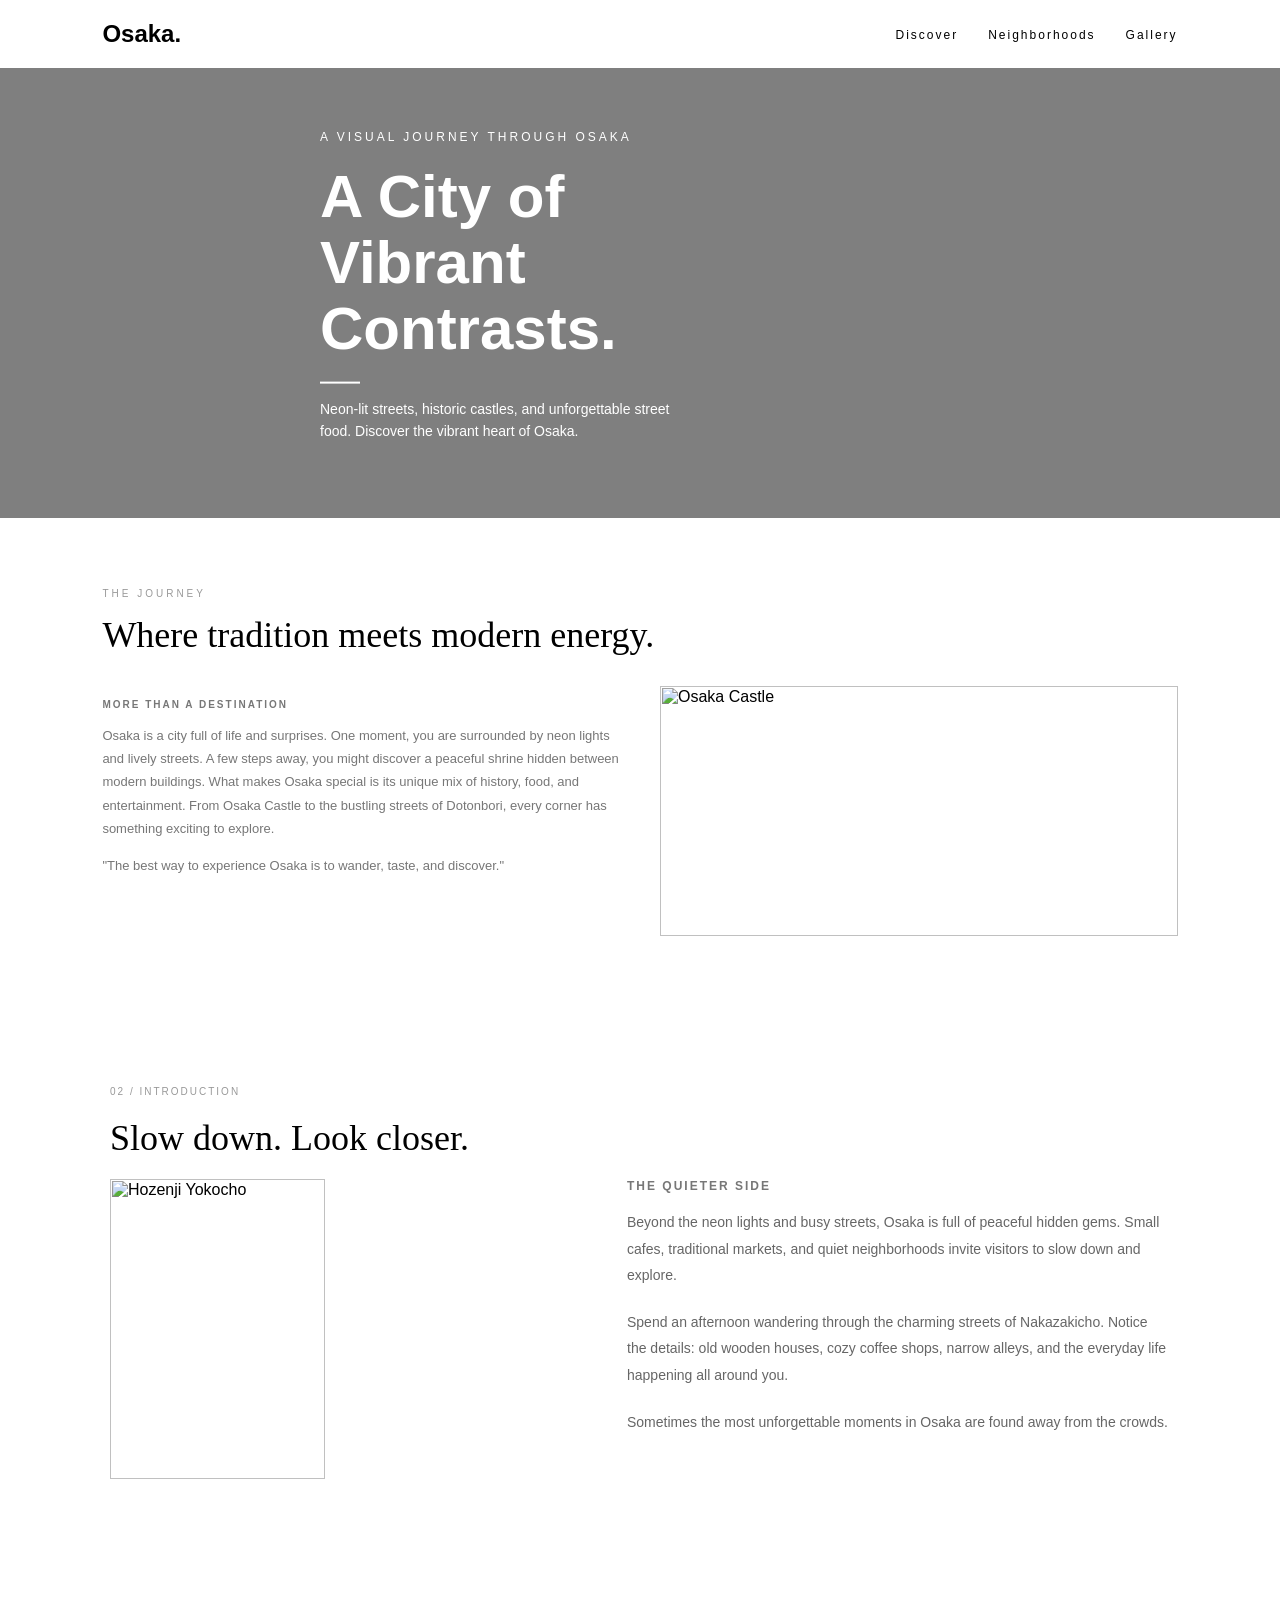
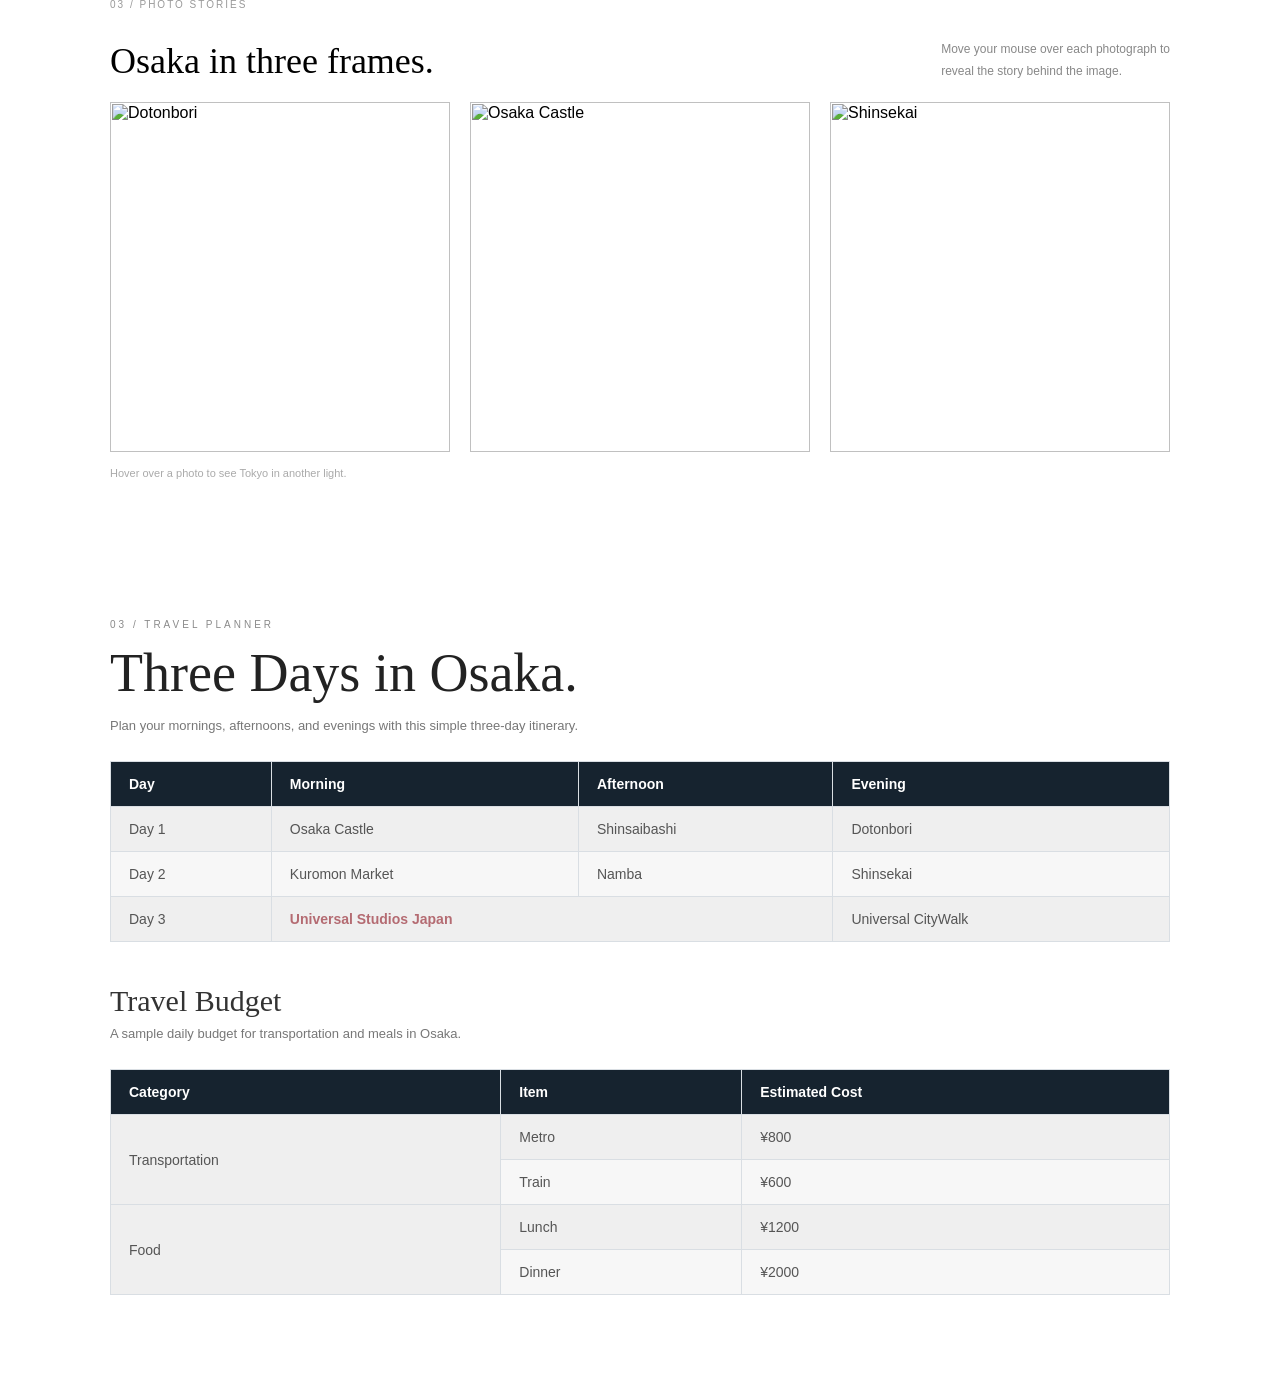
==== 1021_lab_Osaka.html @ dd84297c "Add files via upload" ====
<html lang="en">
<head>
    <meta charset="UTF-8">
    <meta name="viewport" content="width=device-width, initial-scale=1.0">
    <title>Osaka</title>
    <style>
        * {
            box-sizing: border-box;
        }
        html {
            scroll-behavior: smooth;
        }
        body {
            margin: 0;
            font-family: Arial, sans-serif;
        }

        /* 上方導覽列 */
        .topbar {
            background-color: white;
        }
        .topbar .page {
            display: flex;
            align-items: center;
            justify-content: space-between;
            padding: 20px 8%;
        }
        .brand {
            font-size: 24px;
            font-weight: bold;
            text-decoration: none;
            color: black;
        }

        /* 右上角選單 */
        .nav {
            display: flex;
            gap: 30px;
            list-style: none;
            margin: 0;
            padding: 0;
        }
        .nav a {
            text-decoration: none;
            color: black;
            font-size: 12px;
            letter-spacing: 2px;
        }
        .nav a:hover {
            color: #4D8DBA;
        }

        /* 主視覺區域 */
        .hero {
            position: relative;
            height: 450px;
            background-image: url("https://byfood.b-cdn.net/api/public/assets/9503/content");
            background-size: cover;
            background-position: center;
        }

        /* 深色遮罩 */
        .overlay {
            position: absolute;
            top: 0;
            left: 0;
            width: 100%;
            height: 100%;
            background-color: rgba(0, 0, 0, 0.5);
        }

        /* 圖片上的文字 */
        .hero-text {
            position: absolute;
            top: 50%;
            left: 25%;
            transform: translateY(-50%);
            color: white;
        }
        .subtitle {
            font-size: 12px;
            letter-spacing: 3px;
        }
        .hero-text h1 {
            font-size: 60px;
            line-height: 1.1;
            margin: 20px 0;
            max-width: 450px;
        }
        .line {
            width: 40px;
            height: 2px;
            background-color: white;
        }
        .hero-text p {
            max-width: 350px;
            font-size: 14px;
            line-height: 1.6;
        }

        /* ===== 下半部介紹區域 ===== */
        .intro {
            padding: 70px 8%;
            background-color: white;
        }

        /* THE JOURNEY */
        .intro-label {
            font-size: 10px;
            color: #999;
            letter-spacing: 3px;
        }

        /* 下半部大標題 */
        .intro h2 {
            font-family: Georgia, serif;
            font-size: 36px;
            font-weight: normal;
            margin-top: 15px;
            margin-bottom: 30px;
        }

        /* 左邊文字 + 右邊圖片 */
        .intro-content {
            display: flex;
            justify-content: space-between;
            align-items: flex-start;
            gap: 40px;
        }

        /* 左邊文字 */
        .intro-text {
            flex: 1;
        }
        .intro-text h4 {
            font-size: 10px;
            letter-spacing: 2px;
            color: #777;
        }
        .intro-text p {
            font-size: 13px;
            line-height: 1.8;
            color: #777;
        }

        /* 右邊圖片 */
        .intro-image {
            flex: 1;
        }
        .intro-image img {
            width: 100%;
            height: 250px;
            object-fit: cover;
            display: block;
        }

        /* ===== 新增：Slow down 區域 ===== */
        .story-section {
            max-width: 1100px;
            margin: 80px auto 120px;
            padding: 0 20px;
        }
        .section-number {
            font-size: 10px;
            letter-spacing: 2px;
            color: #999;
        }
        .story-section h2,
        .gallery-section h2 {
            font-family: Georgia, serif;
            font-size: 36px;
            font-weight: normal;
            margin: 20px 0;
        }

        /* 左邊圖片 + 右邊文字 */
        .story-content {
            display: flex;
            gap: 40px;
            align-items: flex-start;
        }
        .story-content img {
            width: 45%;
            height: 300px;
            object-fit: cover;
        }
        .story-text {
            flex: 1;
        }
        .story-text h4 {
            font-size: 12px;
            letter-spacing: 2px;
            color: #777;
            margin-top: 0;
        }
        .story-text p {
            font-size: 14px;
            line-height: 1.9;
            color: #666;
            margin-bottom: 20px;
        }

        /* ===== 新增：三張照片區域 ===== */
        .gallery-section {
            max-width: 1100px;
            margin: 0 auto 100px;
            padding: 0 20px;
        }
        .gallery-header {
            display: flex;
            justify-content: space-between;
            align-items: center;
        }
        .gallery-header p {
            font-size: 12px;
            color: #888;
            line-height: 1.8;
        }

        /* 三張圖片排列 */
        .gallery {
            display: grid;
            grid-template-columns: repeat(3, 1fr);
            gap: 20px;
        }
        .photo {
            position: relative;
            height: 350px;
            overflow: hidden;
        }
        .photo img {
            width: 100%;
            height: 100%;
            object-fit: cover;
            display: block;
        }

        /* 圖片覆蓋效果 */
        .photo-overlay {
            position: absolute;
            top: 0;
            left: 0;
            width: 100%;
            height: 100%;
            background-color: rgba(88, 103, 222, 0.85);
            display: flex;
            justify-content: center;
            align-items: center;
            opacity: 0;
            transition: 0.5s;
        }

        /* 滑鼠移到圖片上 */
        .photo:hover .photo-overlay {
            opacity: 1;
        }
        .photo-overlay p {
            color: white;
            font-size: 20px;
        }
        .gallery-footer {
            font-size: 11px;
            color: #aaa;
            margin-top: 15px;
        }


        /* Part 1 & Part 2 tables, scoped to prevent affecting Tokyo page */
        .assignment-part {
            max-width: 1100px;
            margin: 0 auto 70px;
            padding: 20px;
        }
        .assignment-part h2 {
            font-family: Georgia, serif;
            font-size: 32px;
            font-weight: normal;
            margin: 0 0 24px;
        }
        .assignment-part table {
            width: 100%;
            border-collapse: collapse;
            text-align: center;
        }
        .assignment-part th, .assignment-part td {
            border: 1px solid black;
            padding: 8px;
            font-weight: bold;
        }
        .assignment-part th {
            background-color: black;
            color: white;
        }
        .assignment-part tr:nth-child(odd) td { background-color: #dddddd; }
        .assignment-part tr:nth-child(even) td { background-color: white; }
        .assignment-part td.business { background-color: lightgreen !important; }
        .assignment-part td.physics { background-color: orange !important; }
        .assignment-part td.applied { background-color: lightblue !important; }

        /* Part 1 - travel planner style */
        .planner-section {
            max-width: 1100px;
            margin: 0 auto 70px;
            padding: 40px 20px 20px;
            background-color: #ffffff;
        }
        .planner-kicker {
            font-size: 10px;
            letter-spacing: 3px;
            color: #8a8a8a;
            text-transform: uppercase;
            margin-bottom: 12px;
        }
        .planner-section h2 {
            font-family: Georgia, serif;
            font-size: 54px;
            font-weight: normal;
            color: #222;
            margin: 0 0 14px;
        }
        .planner-subtitle,
        .planner-note {
            font-size: 13px;
            color: #777;
            margin: 0 0 28px;
        }
        .planner-budget-title {
            font-family: Georgia, serif;
            font-size: 30px;
            font-weight: normal;
            color: #333;
            margin: 42px 0 8px;
        }
        .planner-table {
            width: 100%;
            border-collapse: collapse;
            text-align: left;
            margin-top: 10px;
        }
        .planner-table th,
        .planner-table td {
            border: 1px solid #d9dee3;
            padding: 14px 18px;
            font-size: 14px;
        }
        .planner-table th {
            background-color: #16232f;
            color: white;
            font-weight: 600;
        }
        .planner-table td {
            color: #555;
            background-color: #f7f7f7;
        }
        .planner-table tr:nth-child(even) td {
            background-color: #efefef;
        }
        .planner-table .emphasis {
            color: #b46b72;
            font-weight: 600;
        }

    </style>

</head>

<body id="top">

    <!-- 上方導覽列 -->
    <header class="topbar">
        <div class="page">
            <a class="brand" href="#top">Osaka.</a>
            <ul class="nav">
                <li><a href="#discover">Discover</a></li>
                <li><a href="#neighborhoods">Neighborhoods</a></li>
                <li><a href="#gallery">Gallery</a></li>
            </ul>
        </div>
    </header>

    <!-- 主視覺區域 -->
    <section class="hero">
        <div class="overlay"></div>
        <div class="hero-text">
            <div class="subtitle">
                A VISUAL JOURNEY THROUGH OSAKA
            </div>
            <h1>A City of<br>Vibrant Contrasts.</h1>
            <div class="line"></div>
            <p>
                Neon-lit streets, historic castles,
                and unforgettable street food.
                Discover the vibrant heart of Osaka.
            </p>
        </div>
    </section>

    <!-- 第一個介紹區域 -->
    <section class="intro" id="discover">
        <div class="intro-label">
            THE JOURNEY
        </div>
        <h2>Where tradition meets modern energy.</h2>
        <div class="intro-content">
            <div class="intro-text">
                <h4>MORE THAN A DESTINATION</h4>
                <p>
                    Osaka is a city full of life and surprises. 
                    One moment, you are surrounded by neon lights
                    and lively streets. 
                    A few steps away, you might discover a peaceful shrine
                    hidden between modern buildings.
                    What makes Osaka special is its unique mix of history, 
                    food, and entertainment. From Osaka Castle to the bustling
                    streets of Dotonbori, every corner has something
                    exciting to explore.
                </p>
                <p>
                    "The best way to experience Osaka is to wander,
                    taste, and discover."
                </p>
            </div>
            <div class="intro-image">
                <img src="https://images.openai.com/static-rsc-4/hCvAbJ-Cn_4yZI8dDmTFzb85tv1ZD8Wg8hjXMiMNbJhMIz9Danh0fPmzWnwHX-euVVBw4G6bjb9T6BZn2DCzMrbGkzk8X4QFFn_g3YOOHpV28ljTr6Y2Ky_OMv3yKB8M9wseqUI1-20xYB7izTFh68t_nxH3jyeMgMBy7caDLZnTUo5hLGgflHudYWC-OYV9?purpose=fullsize"
                     alt="Osaka Castle">
            </div>
        </div>
    </section>

    <!-- ===== 新增：第二個介紹區域 ===== -->
    <section class="story-section" id="neighborhoods">
        <p class="section-number">02 / INTRODUCTION</p>
        <h2>Slow down. Look closer.</h2>
        <div class="story-content">

            <!-- 左邊圖片 -->
            <img src="https://images.openai.com/static-rsc-4/BVy69OgfXg-Tg0po0UdGT9m0HiJvh78dbCpa44RGzg9dy0D5QB1dlgbfm6kLGX3PjvpdtOW1j0BbeHJ7ndC5_KuWOyB5e-9cMxjjUy2iw2vsF4zii782mSByFKNI4Y_3AT8Cw1qynLSc2ANhYk41Z7Oe-YP3VPLWbNbuPB3d8k0EZaJmicDGXPtUe6tEFWTr?purpose=fullsize"
                 alt="Hozenji Yokocho">

            <!-- 右邊文字 -->
            <div class="story-text">
                <h4>THE QUIETER SIDE</h4>
                <p>
                    Beyond the neon lights and busy streets, 
                    Osaka is full of peaceful hidden gems. Small cafes, 
                    traditional markets, and quiet neighborhoods
                    invite visitors to slow down and explore.
                </p>
                <p>
                    Spend an afternoon wandering through the charming streets
                    of Nakazakicho. Notice the details: old wooden houses,
                    cozy coffee shops, narrow alleys, and the everyday life
                     happening all around you.
                </p>
                <p>
                    Sometimes the most unforgettable moments in Osaka
                    are found away from the crowds.
                </p>
            </div>
        </div>
    </section>

    <!-- ===== 新增：三張照片區域 ===== -->
    <section class="gallery-section" id="gallery">
        <p class="section-number">03 / PHOTO STORIES</p>
        <div class="gallery-header">
            <h2>Osaka  in three frames.</h2>
            <p>
                Move your mouse over each photograph to<br>
                reveal the story behind the image.
            </p>
        </div>

        <!-- 三張圖片 -->
        <div class="gallery">

            <!-- 第一張 -->
            <div class="photo">
                <img src="https://images.openai.com/static-rsc-4/ML-hdhpCCqcv2H1J56oRKhmgUbp-TOmGFLLWh5E2svjMvcnXn5xidtJvOcgncSCiwMJAXRGPh0ENkwRoja2g3noC1pABWunD9mn11w-3xQevpCoxrTCJgdcL5egGnONIKanPQKrAX_wIyOWVWHlHULmkKp5LfBYlM8pW1zh8unJX3wlkqCRPmHUVkctkGYsq?purpose=fullsize"
                     alt="Dotonbori">
                <div class="photo-overlay">
                    <p>DOTONBORI</p>
                </div>
            </div>

            <!-- 第二張 -->
            <div class="photo">
                <img src="https://images.openai.com/static-rsc-4/bZDgVTaTb7KHVwgiK_2aPlXrjzq5QcS1ehx-v5GMNCzs9YjLtYaSxmS0eWpq-gNVT99OXKdmMGKq6u2m0YuupkaIcrQD2MLHIv57ejPm3QH407vNPEEnB9_oXB5rTV6nHeMO8mMfodvvuwhMNjlfYlQ6e13UAURE-wf6RTESF-s?purpose=inline"
                     alt="Osaka Castle">
                <div class="photo-overlay">
                    <p>Osaka Castle</p>
                </div>
            </div>

            <!-- 第三張 -->
            <div class="photo">
                <img src="https://images.openai.com/static-rsc-4/csJCPsqI90h0hLzUx4nzCD7wK2Lddi7Z27xhc7gwH1OgpK7rijogUvs85NBhg8ZVlJXSpWxPkqdsjSfiSCu2vyVX-BARIW8RQymLYA_lBOJ2lwy6Ok_5QMOQy1rbg9EpEQwFGm8RGJ2CFRvWtnxHai2EEzT1YKnWrxge9GP-IWg?purpose=inline"
                     alt="Shinsekai">
                <div class="photo-overlay">
                    <p>Shinsekai</p>
                </div>
            </div>
        </div>
        <p class="gallery-footer">
            Hover over a photo to see Tokyo in another light.
        </p>
    </section>

    <!-- ===== Part 1: updated to match the provided layout ===== -->
    <section class="planner-section" id="part1">
        <div class="planner-kicker">03 / TRAVEL PLANNER</div>
        <h2>Three Days in Osaka.</h2>
        <p class="planner-subtitle">Plan your mornings, afternoons, and evenings with this simple three-day itinerary.</p>

        <table class="planner-table">
            <tr>
                <th>Day</th>
                <th>Morning</th>
                <th>Afternoon</th>
                <th>Evening</th>
            </tr>
            <tr>
                <td>Day 1</td>
                <td>Osaka Castle</td>
                <td>Shinsaibashi</td>
                <td>Dotonbori</td>
            </tr>
            <tr>
                <td>Day 2</td>
                <td>Kuromon Market</td>
                <td>Namba</td>
                <td>Shinsekai</td>
            </tr>
            <tr>
                <td>Day 3</td>
                <td class="emphasis" colspan="2">Universal Studios Japan</td>
                <td>Universal CityWalk</td>
            </tr>
        </table>

        <h3 class="planner-budget-title">Travel Budget</h3>
        <p class="planner-note">A sample daily budget for transportation and meals in Osaka.</p>

        <table class="planner-table">
            <tr>
                <th>Category</th>
                <th>Item</th>
                <th>Estimated Cost</th>
            </tr>
            <tr>
                <td rowspan="2">Transportation</td>
                <td>Metro</td>
                <td>¥800</td>
            </tr>
            <tr>
                <td>Train</td>
                <td>¥600</td>
            </tr>
            <tr>
                <td rowspan="2">Food</td>
                <td>Lunch</td>
                <td>¥1200</td>
            </tr>
            <tr>
                <td>Dinner</td>
                <td>¥2000</td>
            </tr>
        </table>
    </section>


</body>
</html>
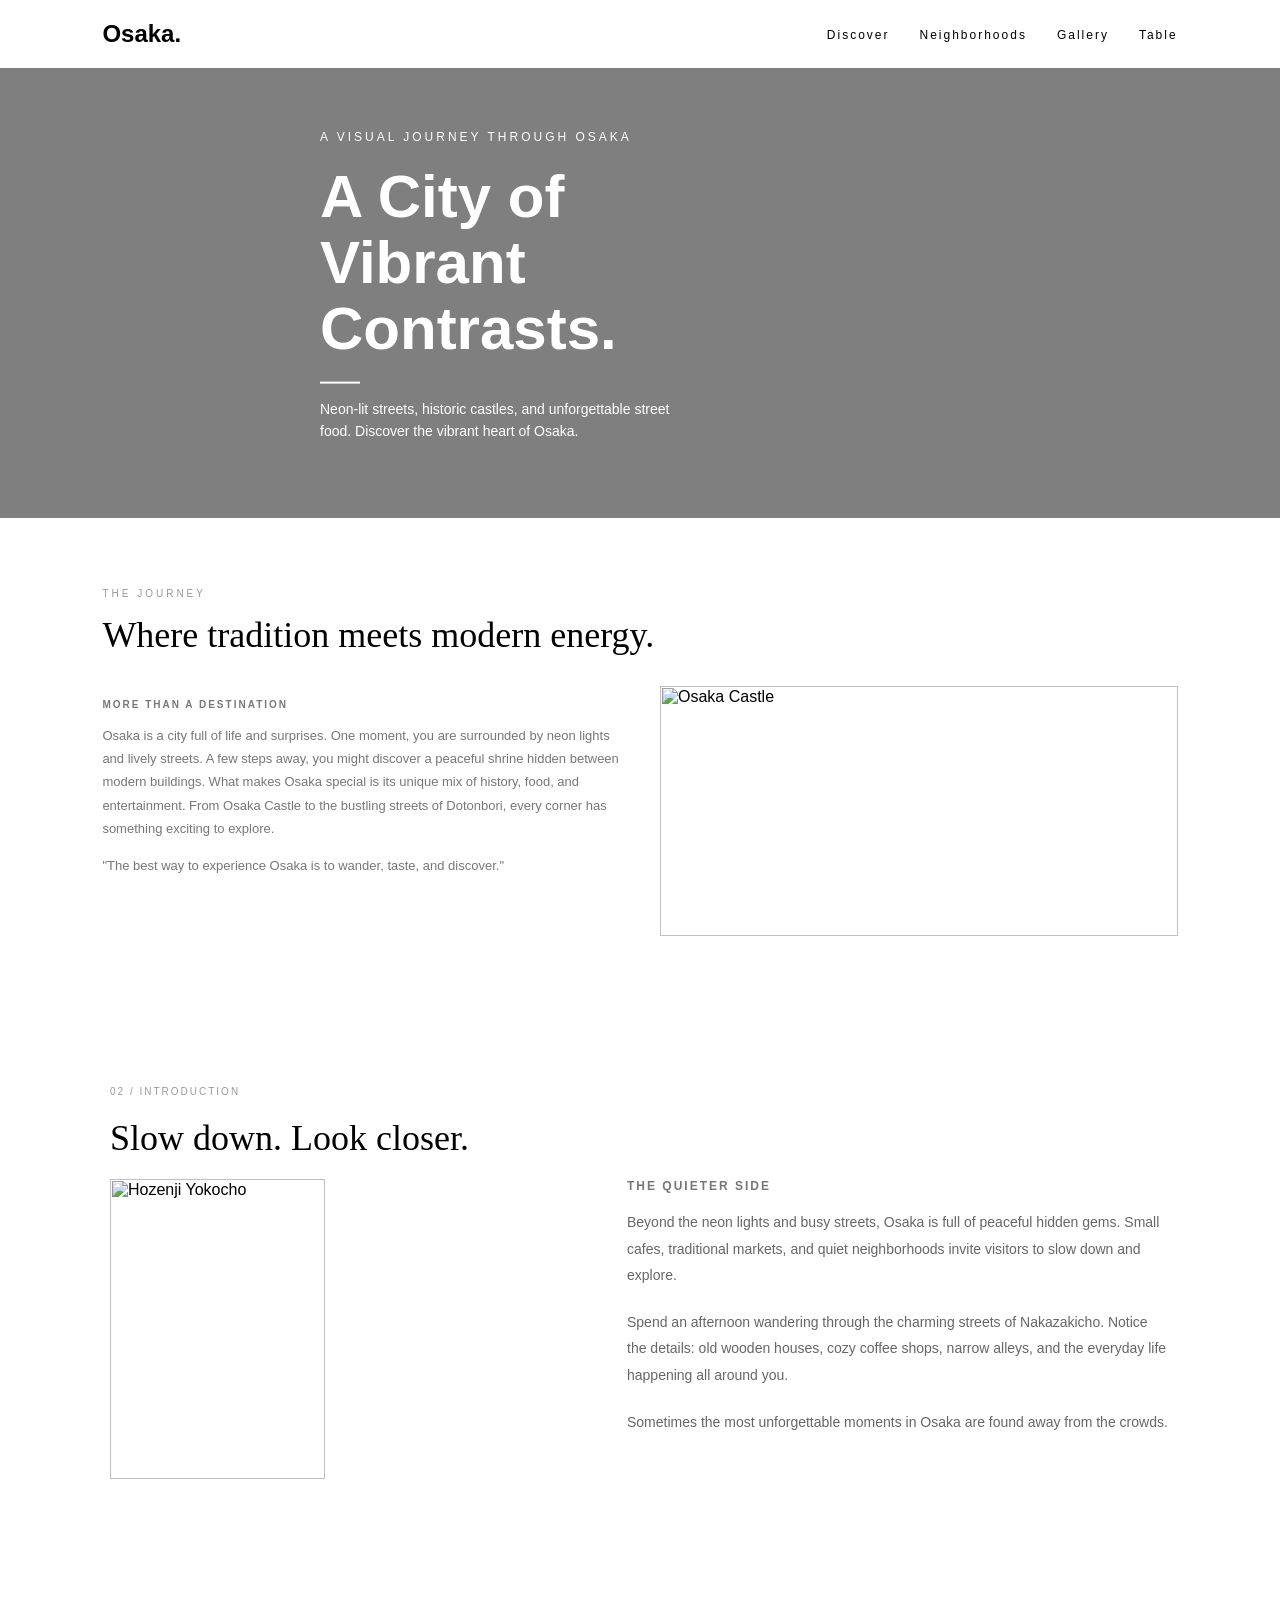
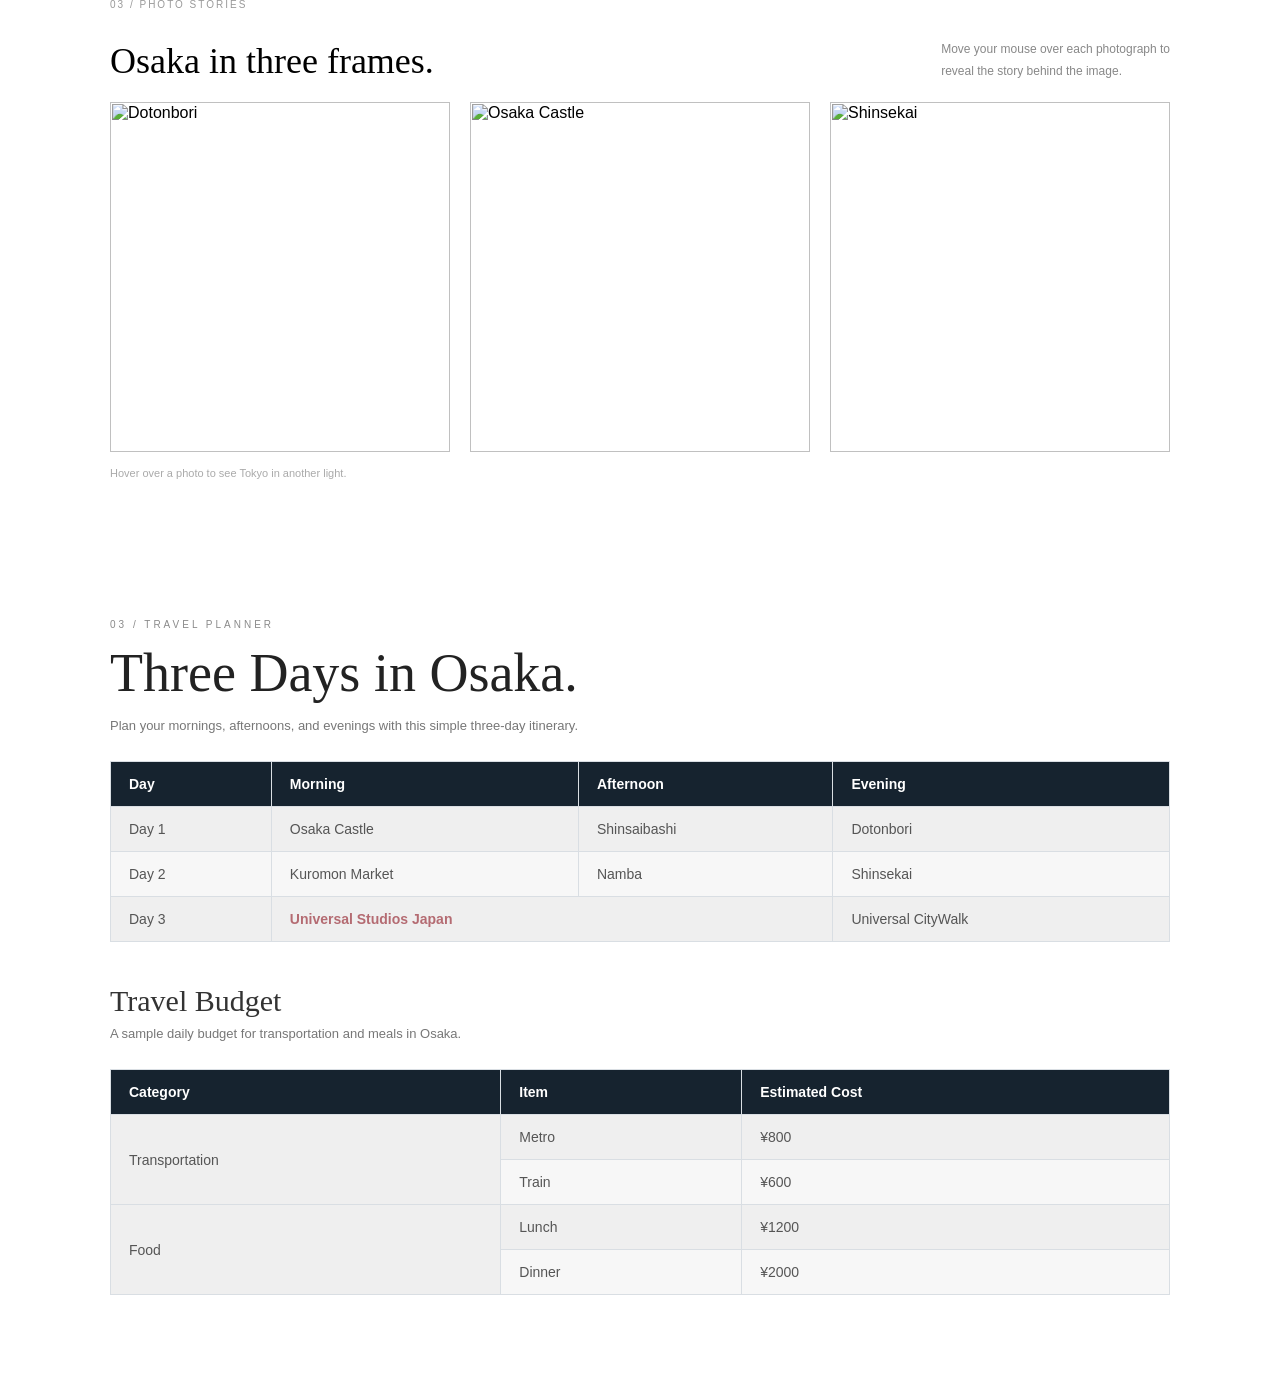
==== commit 4f531384: "Add files via upload" ====
--- a/1021_lab_Osaka.html
+++ b/1021_lab_Osaka.html
@@ -3,364 +3,8 @@
     <meta charset="UTF-8">
     <meta name="viewport" content="width=device-width, initial-scale=1.0">
     <title>Osaka</title>
-    <style>
-        * {
-            box-sizing: border-box;
-        }
-        html {
-            scroll-behavior: smooth;
-        }
-        body {
-            margin: 0;
-            font-family: Arial, sans-serif;
-        }
-
-        /* 上方導覽列 */
-        .topbar {
-            background-color: white;
-        }
-        .topbar .page {
-            display: flex;
-            align-items: center;
-            justify-content: space-between;
-            padding: 20px 8%;
-        }
-        .brand {
-            font-size: 24px;
-            font-weight: bold;
-            text-decoration: none;
-            color: black;
-        }
-
-        /* 右上角選單 */
-        .nav {
-            display: flex;
-            gap: 30px;
-            list-style: none;
-            margin: 0;
-            padding: 0;
-        }
-        .nav a {
-            text-decoration: none;
-            color: black;
-            font-size: 12px;
-            letter-spacing: 2px;
-        }
-        .nav a:hover {
-            color: #4D8DBA;
-        }
-
-        /* 主視覺區域 */
-        .hero {
-            position: relative;
-            height: 450px;
-            background-image: url("https://byfood.b-cdn.net/api/public/assets/9503/content");
-            background-size: cover;
-            background-position: center;
-        }
-
-        /* 深色遮罩 */
-        .overlay {
-            position: absolute;
-            top: 0;
-            left: 0;
-            width: 100%;
-            height: 100%;
-            background-color: rgba(0, 0, 0, 0.5);
-        }
-
-        /* 圖片上的文字 */
-        .hero-text {
-            position: absolute;
-            top: 50%;
-            left: 25%;
-            transform: translateY(-50%);
-            color: white;
-        }
-        .subtitle {
-            font-size: 12px;
-            letter-spacing: 3px;
-        }
-        .hero-text h1 {
-            font-size: 60px;
-            line-height: 1.1;
-            margin: 20px 0;
-            max-width: 450px;
-        }
-        .line {
-            width: 40px;
-            height: 2px;
-            background-color: white;
-        }
-        .hero-text p {
-            max-width: 350px;
-            font-size: 14px;
-            line-height: 1.6;
-        }
-
-        /* ===== 下半部介紹區域 ===== */
-        .intro {
-            padding: 70px 8%;
-            background-color: white;
-        }
-
-        /* THE JOURNEY */
-        .intro-label {
-            font-size: 10px;
-            color: #999;
-            letter-spacing: 3px;
-        }
-
-        /* 下半部大標題 */
-        .intro h2 {
-            font-family: Georgia, serif;
-            font-size: 36px;
-            font-weight: normal;
-            margin-top: 15px;
-            margin-bottom: 30px;
-        }
-
-        /* 左邊文字 + 右邊圖片 */
-        .intro-content {
-            display: flex;
-            justify-content: space-between;
-            align-items: flex-start;
-            gap: 40px;
-        }
-
-        /* 左邊文字 */
-        .intro-text {
-            flex: 1;
-        }
-        .intro-text h4 {
-            font-size: 10px;
-            letter-spacing: 2px;
-            color: #777;
-        }
-        .intro-text p {
-            font-size: 13px;
-            line-height: 1.8;
-            color: #777;
-        }
-
-        /* 右邊圖片 */
-        .intro-image {
-            flex: 1;
-        }
-        .intro-image img {
-            width: 100%;
-            height: 250px;
-            object-fit: cover;
-            display: block;
-        }
-
-        /* ===== 新增：Slow down 區域 ===== */
-        .story-section {
-            max-width: 1100px;
-            margin: 80px auto 120px;
-            padding: 0 20px;
-        }
-        .section-number {
-            font-size: 10px;
-            letter-spacing: 2px;
-            color: #999;
-        }
-        .story-section h2,
-        .gallery-section h2 {
-            font-family: Georgia, serif;
-            font-size: 36px;
-            font-weight: normal;
-            margin: 20px 0;
-        }
-
-        /* 左邊圖片 + 右邊文字 */
-        .story-content {
-            display: flex;
-            gap: 40px;
-            align-items: flex-start;
-        }
-        .story-content img {
-            width: 45%;
-            height: 300px;
-            object-fit: cover;
-        }
-        .story-text {
-            flex: 1;
-        }
-        .story-text h4 {
-            font-size: 12px;
-            letter-spacing: 2px;
-            color: #777;
-            margin-top: 0;
-        }
-        .story-text p {
-            font-size: 14px;
-            line-height: 1.9;
-            color: #666;
-            margin-bottom: 20px;
-        }
-
-        /* ===== 新增：三張照片區域 ===== */
-        .gallery-section {
-            max-width: 1100px;
-            margin: 0 auto 100px;
-            padding: 0 20px;
-        }
-        .gallery-header {
-            display: flex;
-            justify-content: space-between;
-            align-items: center;
-        }
-        .gallery-header p {
-            font-size: 12px;
-            color: #888;
-            line-height: 1.8;
-        }
-
-        /* 三張圖片排列 */
-        .gallery {
-            display: grid;
-            grid-template-columns: repeat(3, 1fr);
-            gap: 20px;
-        }
-        .photo {
-            position: relative;
-            height: 350px;
-            overflow: hidden;
-        }
-        .photo img {
-            width: 100%;
-            height: 100%;
-            object-fit: cover;
-            display: block;
-        }
-
-        /* 圖片覆蓋效果 */
-        .photo-overlay {
-            position: absolute;
-            top: 0;
-            left: 0;
-            width: 100%;
-            height: 100%;
-            background-color: rgba(88, 103, 222, 0.85);
-            display: flex;
-            justify-content: center;
-            align-items: center;
-            opacity: 0;
-            transition: 0.5s;
-        }
-
-        /* 滑鼠移到圖片上 */
-        .photo:hover .photo-overlay {
-            opacity: 1;
-        }
-        .photo-overlay p {
-            color: white;
-            font-size: 20px;
-        }
-        .gallery-footer {
-            font-size: 11px;
-            color: #aaa;
-            margin-top: 15px;
-        }
-
-
-        /* Part 1 & Part 2 tables, scoped to prevent affecting Tokyo page */
-        .assignment-part {
-            max-width: 1100px;
-            margin: 0 auto 70px;
-            padding: 20px;
-        }
-        .assignment-part h2 {
-            font-family: Georgia, serif;
-            font-size: 32px;
-            font-weight: normal;
-            margin: 0 0 24px;
-        }
-        .assignment-part table {
-            width: 100%;
-            border-collapse: collapse;
-            text-align: center;
-        }
-        .assignment-part th, .assignment-part td {
-            border: 1px solid black;
-            padding: 8px;
-            font-weight: bold;
-        }
-        .assignment-part th {
-            background-color: black;
-            color: white;
-        }
-        .assignment-part tr:nth-child(odd) td { background-color: #dddddd; }
-        .assignment-part tr:nth-child(even) td { background-color: white; }
-        .assignment-part td.business { background-color: lightgreen !important; }
-        .assignment-part td.physics { background-color: orange !important; }
-        .assignment-part td.applied { background-color: lightblue !important; }
-
-        /* Part 1 - travel planner style */
-        .planner-section {
-            max-width: 1100px;
-            margin: 0 auto 70px;
-            padding: 40px 20px 20px;
-            background-color: #ffffff;
-        }
-        .planner-kicker {
-            font-size: 10px;
-            letter-spacing: 3px;
-            color: #8a8a8a;
-            text-transform: uppercase;
-            margin-bottom: 12px;
-        }
-        .planner-section h2 {
-            font-family: Georgia, serif;
-            font-size: 54px;
-            font-weight: normal;
-            color: #222;
-            margin: 0 0 14px;
-        }
-        .planner-subtitle,
-        .planner-note {
-            font-size: 13px;
-            color: #777;
-            margin: 0 0 28px;
-        }
-        .planner-budget-title {
-            font-family: Georgia, serif;
-            font-size: 30px;
-            font-weight: normal;
-            color: #333;
-            margin: 42px 0 8px;
-        }
-        .planner-table {
-            width: 100%;
-            border-collapse: collapse;
-            text-align: left;
-            margin-top: 10px;
-        }
-        .planner-table th,
-        .planner-table td {
-            border: 1px solid #d9dee3;
-            padding: 14px 18px;
-            font-size: 14px;
-        }
-        .planner-table th {
-            background-color: #16232f;
-            color: white;
-            font-weight: 600;
-        }
-        .planner-table td {
-            color: #555;
-            background-color: #f7f7f7;
-        }
-        .planner-table tr:nth-child(even) td {
-            background-color: #efefef;
-        }
-        .planner-table .emphasis {
-            color: #b46b72;
-            font-weight: 600;
-        }
-
-    </style>
+    <link rel="stylesheet" href="style.css">
+    <style>html { scroll-behavior: smooth; }</style>
 
 </head>
 
@@ -374,6 +18,7 @@
                 <li><a href="#discover">Discover</a></li>
                 <li><a href="#neighborhoods">Neighborhoods</a></li>
                 <li><a href="#gallery">Gallery</a></li>
+                <li><a href="#table">Table</a></li>
             </ul>
         </div>
     </header>
@@ -507,7 +152,7 @@
     </section>
 
     <!-- ===== Part 1: updated to match the provided layout ===== -->
-    <section class="planner-section" id="part1">
+    <section class="planner-section" id="table">
         <div class="planner-kicker">03 / TRAVEL PLANNER</div>
         <h2>Three Days in Osaka.</h2>
         <p class="planner-subtitle">Plan your mornings, afternoons, and evenings with this simple three-day itinerary.</p>
--- a/style.css
+++ b/style.css
@@ -0,0 +1,355 @@
+* {
+            box-sizing: border-box;
+        }
+        html {
+            scroll-behavior: smooth;
+        }
+        body {
+            margin: 0;
+            font-family: Arial, sans-serif;
+        }
+
+        /* 上方導覽列 */
+        .topbar {
+            background-color: white;
+        }
+        .topbar .page {
+            display: flex;
+            align-items: center;
+            justify-content: space-between;
+            padding: 20px 8%;
+        }
+        .brand {
+            font-size: 24px;
+            font-weight: bold;
+            text-decoration: none;
+            color: black;
+        }
+
+        /* 右上角選單 */
+        .nav {
+            display: flex;
+            gap: 30px;
+            list-style: none;
+            margin: 0;
+            padding: 0;
+        }
+        .nav a {
+            text-decoration: none;
+            color: black;
+            font-size: 12px;
+            letter-spacing: 2px;
+        }
+        .nav a:hover {
+            color: #4D8DBA;
+        }
+
+        /* 主視覺區域 */
+        .hero {
+            position: relative;
+            height: 450px;
+            background-image: url("https://byfood.b-cdn.net/api/public/assets/9503/content");
+            background-size: cover;
+            background-position: center;
+        }
+
+        /* 深色遮罩 */
+        .overlay {
+            position: absolute;
+            top: 0;
+            left: 0;
+            width: 100%;
+            height: 100%;
+            background-color: rgba(0, 0, 0, 0.5);
+        }
+
+        /* 圖片上的文字 */
+        .hero-text {
+            position: absolute;
+            top: 50%;
+            left: 25%;
+            transform: translateY(-50%);
+            color: white;
+        }
+        .subtitle {
+            font-size: 12px;
+            letter-spacing: 3px;
+        }
+        .hero-text h1 {
+            font-size: 60px;
+            line-height: 1.1;
+            margin: 20px 0;
+            max-width: 450px;
+        }
+        .line {
+            width: 40px;
+            height: 2px;
+            background-color: white;
+        }
+        .hero-text p {
+            max-width: 350px;
+            font-size: 14px;
+            line-height: 1.6;
+        }
+
+        /* ===== 下半部介紹區域 ===== */
+        .intro {
+            padding: 70px 8%;
+            background-color: white;
+        }
+
+        /* THE JOURNEY */
+        .intro-label {
+            font-size: 10px;
+            color: #999;
+            letter-spacing: 3px;
+        }
+
+        /* 下半部大標題 */
+        .intro h2 {
+            font-family: Georgia, serif;
+            font-size: 36px;
+            font-weight: normal;
+            margin-top: 15px;
+            margin-bottom: 30px;
+        }
+
+        /* 左邊文字 + 右邊圖片 */
+        .intro-content {
+            display: flex;
+            justify-content: space-between;
+            align-items: flex-start;
+            gap: 40px;
+        }
+
+        /* 左邊文字 */
+        .intro-text {
+            flex: 1;
+        }
+        .intro-text h4 {
+            font-size: 10px;
+            letter-spacing: 2px;
+            color: #777;
+        }
+        .intro-text p {
+            font-size: 13px;
+            line-height: 1.8;
+            color: #777;
+        }
+
+        /* 右邊圖片 */
+        .intro-image {
+            flex: 1;
+        }
+        .intro-image img {
+            width: 100%;
+            height: 250px;
+            object-fit: cover;
+            display: block;
+        }
+
+        /* ===== 新增：Slow down 區域 ===== */
+        .story-section {
+            max-width: 1100px;
+            margin: 80px auto 120px;
+            padding: 0 20px;
+        }
+        .section-number {
+            font-size: 10px;
+            letter-spacing: 2px;
+            color: #999;
+        }
+        .story-section h2,
+        .gallery-section h2 {
+            font-family: Georgia, serif;
+            font-size: 36px;
+            font-weight: normal;
+            margin: 20px 0;
+        }
+
+        /* 左邊圖片 + 右邊文字 */
+        .story-content {
+            display: flex;
+            gap: 40px;
+            align-items: flex-start;
+        }
+        .story-content img {
+            width: 45%;
+            height: 300px;
+            object-fit: cover;
+        }
+        .story-text {
+            flex: 1;
+        }
+        .story-text h4 {
+            font-size: 12px;
+            letter-spacing: 2px;
+            color: #777;
+            margin-top: 0;
+        }
+        .story-text p {
+            font-size: 14px;
+            line-height: 1.9;
+            color: #666;
+            margin-bottom: 20px;
+        }
+
+        /* ===== 新增：三張照片區域 ===== */
+        .gallery-section {
+            max-width: 1100px;
+            margin: 0 auto 100px;
+            padding: 0 20px;
+        }
+        .gallery-header {
+            display: flex;
+            justify-content: space-between;
+            align-items: center;
+        }
+        .gallery-header p {
+            font-size: 12px;
+            color: #888;
+            line-height: 1.8;
+        }
+
+        /* 三張圖片排列 */
+        .gallery {
+            display: grid;
+            grid-template-columns: repeat(3, 1fr);
+            gap: 20px;
+        }
+        .photo {
+            position: relative;
+            height: 350px;
+            overflow: hidden;
+        }
+        .photo img {
+            width: 100%;
+            height: 100%;
+            object-fit: cover;
+            display: block;
+        }
+
+        /* 圖片覆蓋效果 */
+        .photo-overlay {
+            position: absolute;
+            top: 0;
+            left: 0;
+            width: 100%;
+            height: 100%;
+            background-color: rgba(88, 103, 222, 0.85);
+            display: flex;
+            justify-content: center;
+            align-items: center;
+            opacity: 0;
+            transition: 0.5s;
+        }
+
+        /* 滑鼠移到圖片上 */
+        .photo:hover .photo-overlay {
+            opacity: 1;
+        }
+        .photo-overlay p {
+            color: white;
+            font-size: 20px;
+        }
+        .gallery-footer {
+            font-size: 11px;
+            color: #aaa;
+            margin-top: 15px;
+        }
+
+
+        /* Part 1 & Part 2 tables, scoped to prevent affecting Tokyo page */
+        .assignment-part {
+            max-width: 1100px;
+            margin: 0 auto 70px;
+            padding: 20px;
+        }
+        .assignment-part h2 {
+            font-family: Georgia, serif;
+            font-size: 32px;
+            font-weight: normal;
+            margin: 0 0 24px;
+        }
+        .assignment-part table {
+            width: 100%;
+            border-collapse: collapse;
+            text-align: center;
+        }
+        .assignment-part th, .assignment-part td {
+            border: 1px solid black;
+            padding: 8px;
+            font-weight: bold;
+        }
+        .assignment-part th {
+            background-color: black;
+            color: white;
+        }
+        .assignment-part tr:nth-child(odd) td { background-color: #dddddd; }
+        .assignment-part tr:nth-child(even) td { background-color: white; }
+        .assignment-part td.business { background-color: lightgreen !important; }
+        .assignment-part td.physics { background-color: orange !important; }
+        .assignment-part td.applied { background-color: lightblue !important; }
+
+        /* Part 1 - travel planner style */
+        .planner-section {
+            max-width: 1100px;
+            margin: 0 auto 70px;
+            padding: 40px 20px 20px;
+            background-color: #ffffff;
+        }
+        .planner-kicker {
+            font-size: 10px;
+            letter-spacing: 3px;
+            color: #8a8a8a;
+            text-transform: uppercase;
+            margin-bottom: 12px;
+        }
+        .planner-section h2 {
+            font-family: Georgia, serif;
+            font-size: 54px;
+            font-weight: normal;
+            color: #222;
+            margin: 0 0 14px;
+        }
+        .planner-subtitle,
+        .planner-note {
+            font-size: 13px;
+            color: #777;
+            margin: 0 0 28px;
+        }
+        .planner-budget-title {
+            font-family: Georgia, serif;
+            font-size: 30px;
+            font-weight: normal;
+            color: #333;
+            margin: 42px 0 8px;
+        }
+        .planner-table {
+            width: 100%;
+            border-collapse: collapse;
+            text-align: left;
+            margin-top: 10px;
+        }
+        .planner-table th,
+        .planner-table td {
+            border: 1px solid #d9dee3;
+            padding: 14px 18px;
+            font-size: 14px;
+        }
+        .planner-table th {
+            background-color: #16232f;
+            color: white;
+            font-weight: 600;
+        }
+        .planner-table td {
+            color: #555;
+            background-color: #f7f7f7;
+        }
+        .planner-table tr:nth-child(even) td {
+            background-color: #efefef;
+        }
+        .planner-table .emphasis {
+            color: #b46b72;
+            font-weight: 600;
+        }
